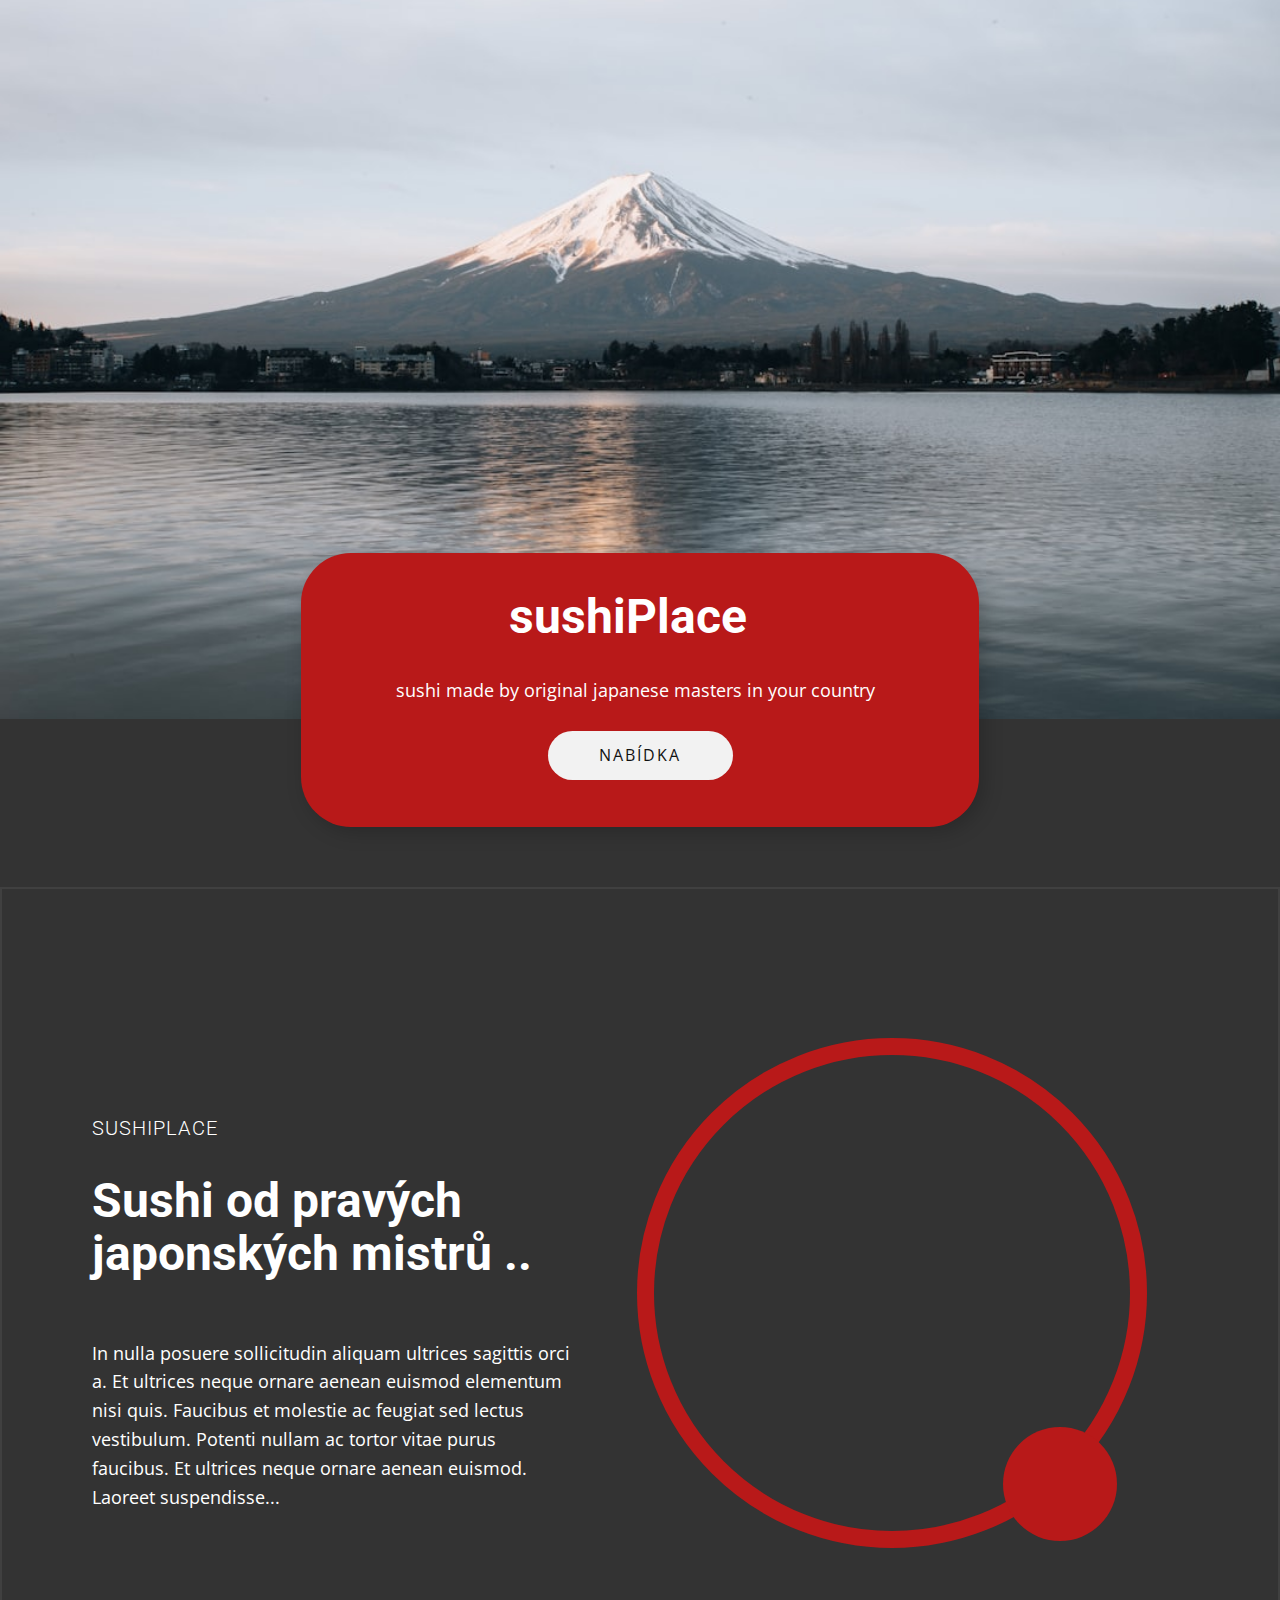
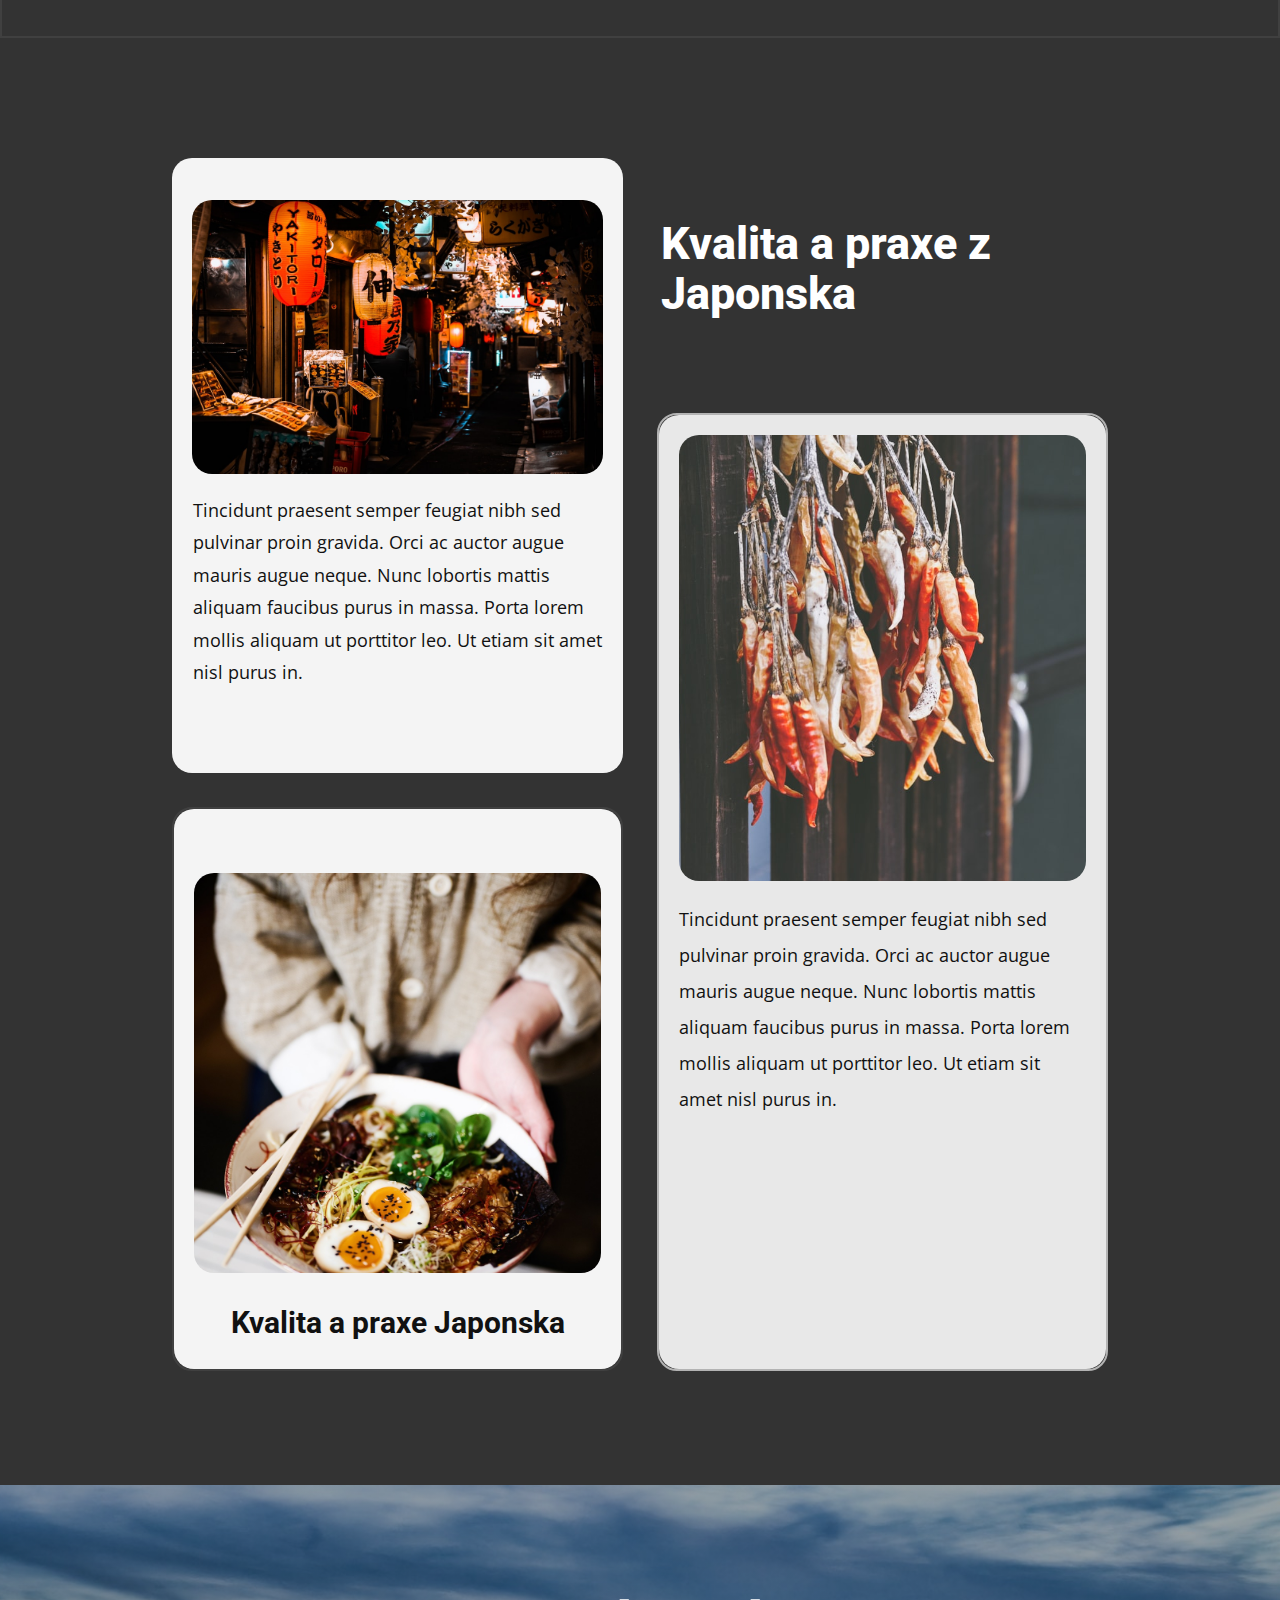
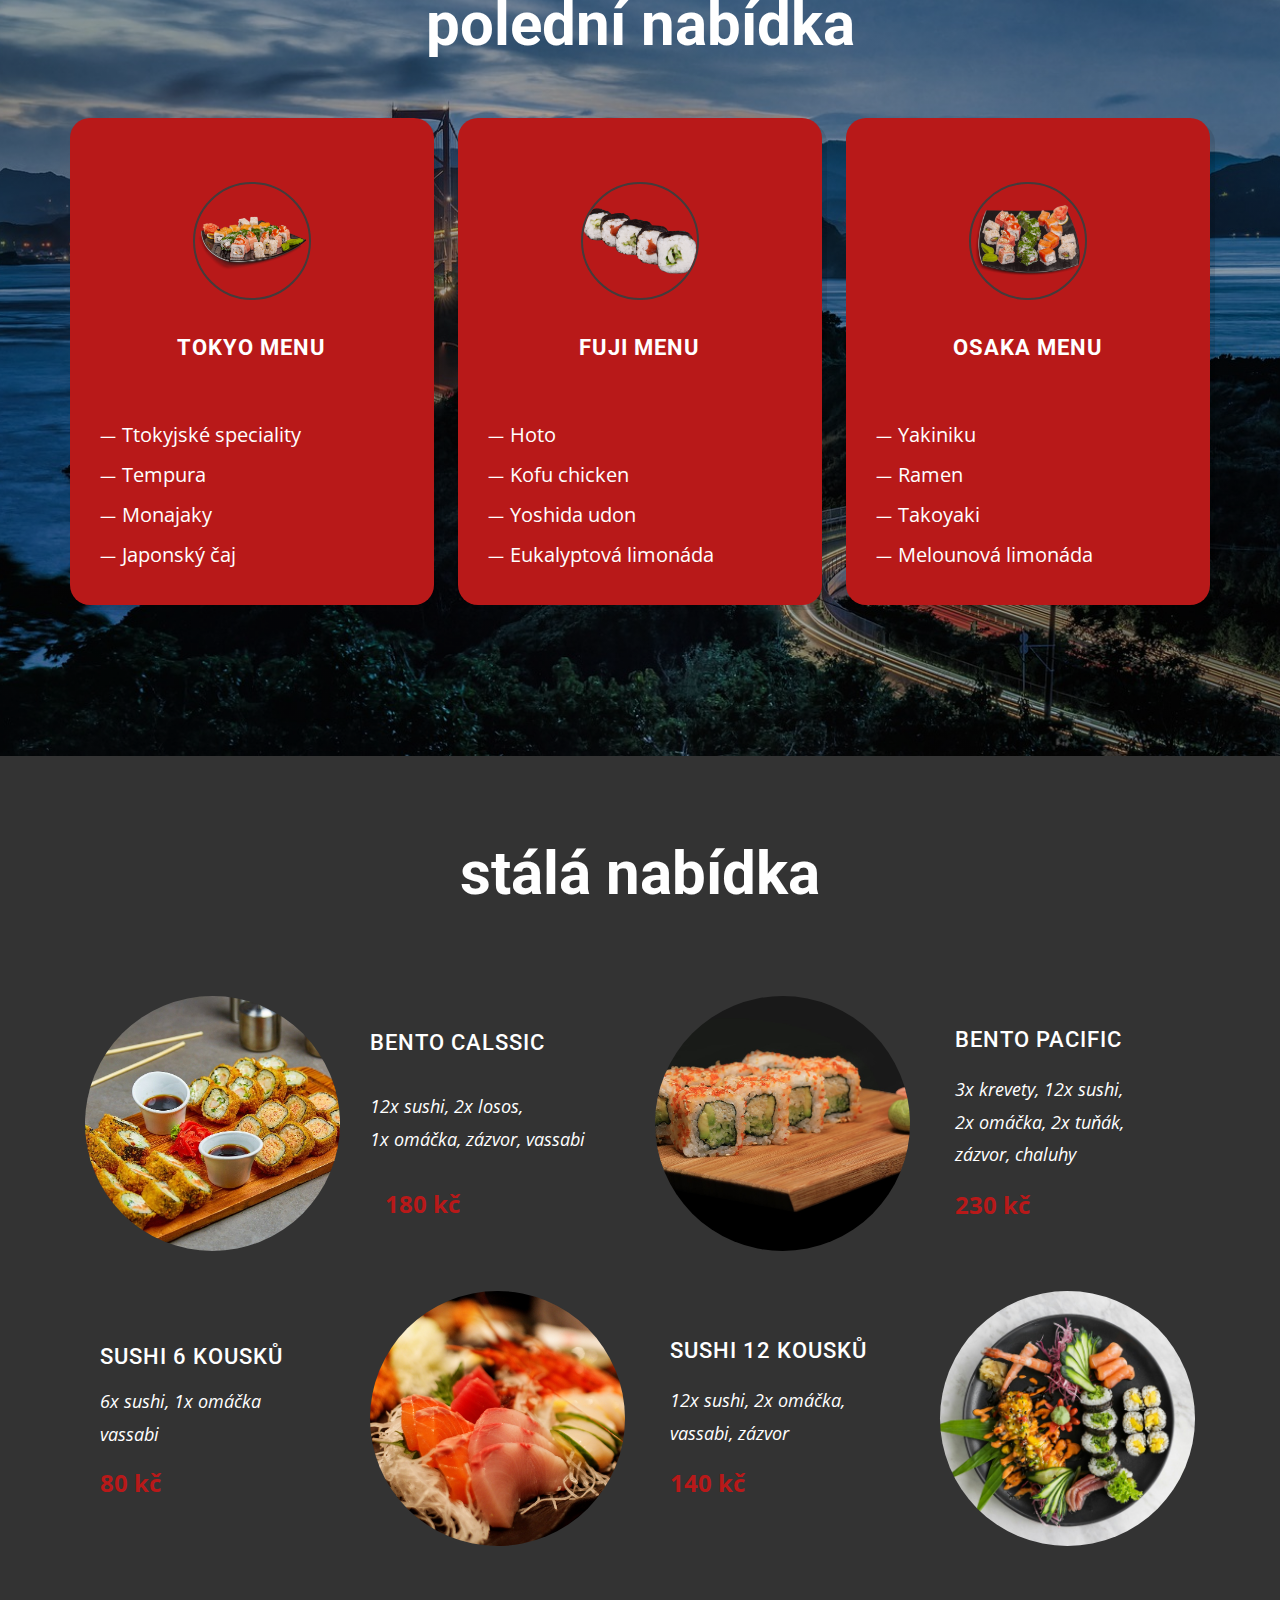
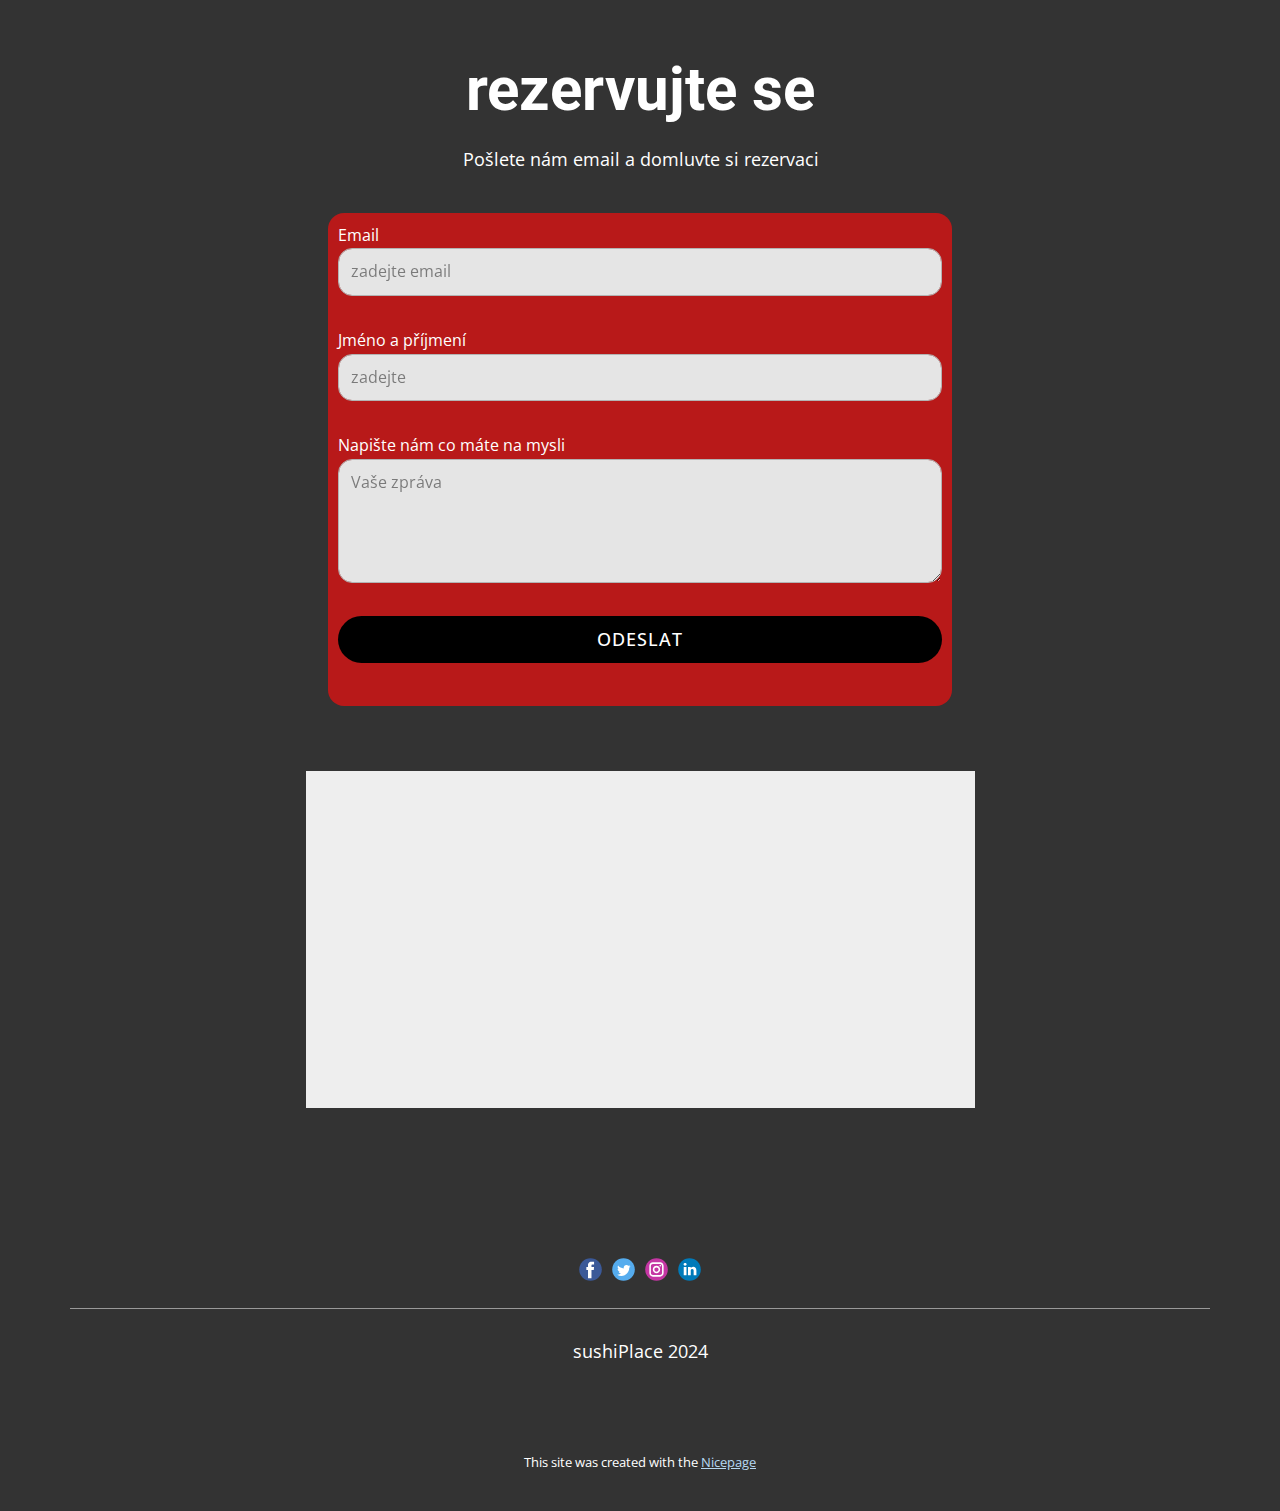
==== index.html @ 033c5fab "Add files via upload" ====
<!DOCTYPE html>
<html style="font-size: 16px;" lang="en"><head>
    <meta name="viewport" content="width=device-width, initial-scale=1.0">
    <meta charset="utf-8">
    <meta name="keywords" content="The Handmade Bakery, ​Quality Breads are baked daily, ​We produce delicious bread and other bakery products, ​Sweets, ​We bake fresh, handmade bread, pastries and cakes every day, ​Breads and Bagels, ​Try our Favorites!, ​Quality Bread, Contact Us">
    <meta name="description" content="">
    <title>Home</title>
    <link rel="stylesheet" href="nicepage.css" media="screen">
<link rel="stylesheet" href="Home.css" media="screen">
    <script class="u-script" type="text/javascript" src="jquery.js" defer=""></script>
    <script class="u-script" type="text/javascript" src="nicepage.js" defer=""></script>
    <meta name="generator" content="Nicepage 6.11.6, nicepage.com">
    <meta name="referrer" content="origin">
    
    <link id="u-theme-google-font" rel="stylesheet" href="https://fonts.googleapis.com/css?family=Roboto:100,100i,300,300i,400,400i,500,500i,700,700i,900,900i|Open+Sans:300,300i,400,400i,500,500i,600,600i,700,700i,800,800i">
    
    
    
    
    
    
    
    
    <script type="application/ld+json">{
		"@context": "http://schema.org",
		"@type": "Organization",
		"name": "",
		"sameAs": []
}</script>
    <meta name="theme-color" content="#123a5a">
    <meta property="og:title" content="Home">
    <meta property="og:type" content="website">
  <meta data-intl-tel-input-cdn-path="intlTelInput/"></head>
  <body data-home-page="Home.html" data-home-page-title="Home" data-path-to-root="./" data-include-products="false" class="u-body u-xl-mode" data-lang="en">
    <section class="u-clearfix u-grey-80 u-section-1" id="sec-3e54">
      <img src="images/5.jpeg" class="u-align-left u-expanded-width u-image u-image-1" data-image-width="1280" data-image-height="853">
      <div class="u-align-left u-container-style u-custom-color-1 u-group u-radius-50 u-shape-round u-similar-fill u-group-1">
        <div class="u-container-layout u-padding-12 u-container-layout-1">
          <h1 class="u-align-center u-text u-text-white u-text-1">sushiPlace </h1>
          <p class="u-align-center u-text u-text-2">sushi made by original japanese masters in your country<br>
          </p>
          <a href="#nabídka" class="u-align-center u-border-none u-btn u-btn-round u-button-style u-grey-5 u-hover-black u-radius-50 u-btn-1">nabídka </a>
        </div>
      </div>
    </section>
    <section class="u-border-2 u-border-grey-75 u-clearfix u-grey-80 u-section-2" id="sec-229a">
      <div class="u-clearfix u-sheet u-valign-middle u-sheet-1">
        <div class="data-layout-selected u-clearfix u-expanded-width-xs u-gutter-0 u-layout-wrap u-layout-wrap-1">
          <div class="u-layout">
            <div class="u-layout-row">
              <div class="u-align-left u-container-style u-layout-cell u-right-cell u-size-30 u-layout-cell-1">
                <div class="u-container-layout u-container-layout-1">
                  <h5 class="u-align-left u-text u-text-1">sushiplace</h5>
                  <h2 class="u-align-left u-text u-text-2">Sushi od pravých japonských mistrů ..</h2>
                  <p class="u-align-left u-text u-text-3">In nulla posuere sollicitudin aliquam ultrices sagittis orci a. Et ultrices neque ornare aenean euismod elementum nisi quis. Faucibus et molestie ac feugiat sed lectus vestibulum. Potenti nullam ac tortor vitae purus faucibus. Et ultrices neque ornare aenean euismod. Laoreet suspendisse...</p>
                </div>
              </div>
              <div class="u-container-style u-layout-cell u-left-cell u-size-30 u-layout-cell-2">
                <div class="u-container-layout u-container-layout-2">
                  <div class="u-border-17 u-border-custom-color-1 u-expanded-width-xs u-image u-image-circle u-preserve-proportions u-image-1" data-image-width="1280" data-image-height="851">
                    <div class="u-preserve-proportions-child" style="padding-top: 100%;"></div>
                  </div>
                  <div class="u-custom-color-1 u-shape u-shape-circle u-shape-1"></div>
                </div>
              </div>
            </div>
          </div>
        </div>
      </div>
    </section>
    <section class="u-align-center u-clearfix u-grey-80 u-section-3" id="carousel_c29d">
      <div class="u-expanded-width u-grey-80 u-shape u-shape-rectangle u-shape-1"></div>
      <div class="data-layout-selected u-clearfix u-gutter-34 u-layout-wrap u-layout-wrap-1">
        <div class="u-layout">
          <div class="u-layout-row">
            <div class="u-size-30 u-size-60-md">
              <div class="u-layout-col">
                <div class="u-container-style u-layout-cell u-left-cell u-opacity u-opacity-95 u-radius u-shape-round u-size-40 u-white u-layout-cell-1">
                  <div class="u-container-layout u-container-layout-1">
                    <img class="u-expanded-width u-image u-image-round u-radius-20 u-image-1" src="images/6.jpeg" data-image-width="1280" data-image-height="853">
                    <p class="u-text u-text-1">Tincidunt praesent semper feugiat nibh sed pulvinar proin gravida. Orci ac auctor augue mauris augue neque. Nunc lobortis mattis aliquam faucibus purus in massa. Porta lorem mollis aliquam ut porttitor leo. Ut etiam sit amet nisl purus in.</p>
                  </div>
                </div>
                <div class="u-container-style u-layout-cell u-left-cell u-opacity u-opacity-95 u-radius u-shape-round u-size-20 u-white u-layout-cell-2">
                  <div class="u-border-2 u-border-grey-75 u-container-layout u-valign-bottom-lg u-valign-bottom-xl u-valign-top-sm u-valign-top-xs u-container-layout-2">
                    <img class="u-expanded-width-lg u-expanded-width-sm u-expanded-width-xl u-expanded-width-xs u-image u-image-round u-radius-20 u-image-2" src="images/d2a921a25458eed73fa77f3edffd0eef5638b993efa568c4e156ef772b89bb42c3db60f8ab508f4bc430507d8c8ce51e5f4b4629c5f50e48fc2918_1280.jpg" data-image-width="1024" data-image-height="1280">
                    <h2 class="u-hidden-lg u-hidden-sm u-hidden-xl u-text u-text-2">Kvalita apraxe z Japonska</h2>
                    <h2 class="u-text u-text-3">Kvalita a praxe Japonska</h2>
                  </div>
                </div>
              </div>
            </div>
            <div class="u-size-30 u-size-60-md">
              <div class="u-layout-col">
                <div class="u-container-style u-grey-80 u-hidden-md u-hidden-sm u-hidden-xs u-layout-cell u-right-cell u-size-20 u-layout-cell-3">
                  <div class="u-container-layout u-valign-middle-lg u-valign-middle-xl u-valign-top-xs u-container-layout-3">
                    <h2 class="u-hidden-md u-hidden-sm u-text u-text-4"> Kvalita a praxe&nbsp;z&nbsp;<br>Japonska
                    </h2>
                  </div>
                </div>
                <div class="u-container-style u-grey-5 u-layout-cell u-opacity u-opacity-95 u-radius u-right-cell u-shape-round u-size-40 u-layout-cell-4">
                  <div class="u-border-2 u-border-grey-30 u-container-layout u-valign-bottom-sm u-valign-top-lg u-valign-top-xl u-container-layout-4">
                    <img class="custom-expanded u-expanded-width-lg u-expanded-width-md u-expanded-width-xl u-image u-image-round u-radius-20 u-image-3" src="images/7.jpeg" data-image-width="1280" data-image-height="850">
                    <p class="u-align-left u-text u-text-5">Tincidunt praesent semper feugiat nibh sed pulvinar proin gravida. Orci ac auctor augue mauris augue neque. Nunc lobortis mattis aliquam faucibus purus in massa. Porta lorem mollis aliquam ut porttitor leo. Ut etiam sit amet nisl purus in.<br>
                    </p>
                  </div>
                </div>
              </div>
            </div>
          </div>
        </div>
      </div>
    </section>
    <section class="u-clearfix u-container-align-center-lg u-container-align-center-xl u-image u-shading u-section-4" id="carousel_4ce4" data-image-width="1280" data-image-height="853">
      <div class="u-clearfix u-sheet u-sheet-1">
        <h2 class="u-align-center u-text u-text-1">polední nabídka</h2>
        <div class="u-expanded-width u-layout-grid u-list u-list-1">
          <div class="u-repeater u-repeater-1">
            <div class="u-align-left u-container-style u-custom-color-1 u-list-item u-radius-20 u-repeater-item u-shape-round u-list-item-1">
              <div class="u-container-layout u-similar-container u-container-layout-1">
                <img class="u-border-2 u-border-grey-75 u-image u-image-circle u-image-contain u-opacity u-opacity-95 u-image-1" src="images/493811075-0.png" alt="" data-image-width="5516" data-image-height="3061">
                <h4 class="u-align-center u-text u-text-2">tokyo menu </h4>
                <ul class="u-custom-list u-text u-text-3">
                  <li>
                    <div class="u-list-icon">
                      <div>—</div>
                    </div>Ttokyjské speciality
                  </li>
                  <li>
                    <div class="u-list-icon">
                      <div>—</div>
                    </div>Tempura
                  </li>
                  <li>
                    <div class="u-list-icon">
                      <div>—</div>
                    </div>Monajaky
                  </li>
                  <li>
                    <div class="u-list-icon">
                      <div>—</div>
                    </div>Japonský čaj
                  </li>
                </ul>
              </div>
            </div>
            <div class="u-align-left u-container-style u-custom-color-1 u-list-item u-radius-20 u-repeater-item u-shape-round u-video-cover u-list-item-2">
              <div class="u-container-layout u-similar-container u-container-layout-2">
                <img class="u-border-2 u-border-grey-75 u-image u-image-circle u-image-contain u-opacity u-opacity-95 u-image-2" src="images/493811075-01.png" alt="" data-image-width="2639" data-image-height="1544">
                <h4 class="u-align-center u-text u-text-4">fuji&nbsp;menu </h4>
                <ul class="u-custom-list u-text u-text-5">
                  <li>
                    <div class="u-list-icon">
                      <div>—</div>
                    </div> Hoto
                  </li>
                  <li>
                    <div class="u-list-icon">
                      <div>—</div>
                    </div>Kofu chicken
                  </li>
                  <li>
                    <div class="u-list-icon">
                      <div>—</div>
                    </div>Yoshida udon
                  </li>
                  <li>
                    <div class="u-list-icon">
                      <div>—</div>
                    </div>Eukalyptová limonáda
                  </li>
                </ul>
              </div>
            </div>
            <div class="u-align-left u-container-style u-custom-color-1 u-list-item u-radius-20 u-repeater-item u-shape-round u-video-cover u-list-item-3">
              <div class="u-container-layout u-similar-container u-container-layout-3">
                <img class="u-border-2 u-border-grey-75 u-image u-image-circle u-image-contain u-opacity u-opacity-95 u-image-3" src="images/493811075-02.png" alt="" data-image-width="5051" data-image-height="3363">
                <h4 class="u-align-center u-text u-text-6">osaka menu </h4>
                <ul class="u-custom-list u-text u-text-7">
                  <li>
                    <div class="u-list-icon">
                      <div>—</div>
                    </div> Yakiniku
                  </li>
                  <li>
                    <div class="u-list-icon">
                      <div>—</div>
                    </div>Ramen
                  </li>
                  <li>
                    <div class="u-list-icon">
                      <div>—</div>
                    </div>Takoyaki
                  </li>
                  <li>
                    <div class="u-list-icon">
                      <div>—</div>
                    </div>Melounová limonáda
                  </li>
                </ul>
              </div>
            </div>
          </div>
        </div>
      </div>
    </section>
    <section class="u-align-center u-clearfix u-container-align-center u-grey-80 u-section-5" id="carousel_294c">
      <div class="u-clearfix u-sheet u-sheet-1">
        <h2 class="u-align-center u-text u-text-1">stálá nabídka </h2>
        <div class="data-layout-selected nabidka u-clearfix u-expanded-width u-gutter-0 u-layout-wrap u-layout-wrap-1">
          <div class="u-gutter-0 u-layout">
            <div class="u-layout-col">
              <div class="u-size-30">
                <div class="u-layout-row">
                  <div class="u-align-center u-container-align-center u-container-style u-layout-cell u-radius-50 u-size-15 u-layout-cell-1">
                    <div class="u-container-layout u-valign-middle u-container-layout-1">
                      <div class="u-align-center u-image u-image-circle u-image-1" data-image-width="1280" data-image-height="853"></div>
                    </div>
                  </div>
                  <div class="u-align-left u-container-style u-layout-cell u-size-15 u-layout-cell-2" data-animation-name="" data-animation-duration="0" data-animation-delay="0" data-animation-direction="">
                    <div class="u-container-layout u-container-layout-2">
                      <h4 class="u-text u-text-2">Bento calssic</h4>
                      <p class="u-text u-text-3">12x sushi, 2x losos,&nbsp;<br>1x omáčka, zázvor, vassabi 
                      </p>
                      <h5 class="u-custom-font u-text u-text-custom-color-1 u-text-font u-text-4" data-animation-name="" data-animation-duration="0" data-animation-delay="0" data-animation-direction="">180 kč </h5>
                    </div>
                  </div>
                  <div class="u-align-center u-container-align-center u-container-style u-layout-cell u-radius-50 u-size-15 u-layout-cell-3">
                    <div class="u-container-layout u-valign-middle u-container-layout-3">
                      <div class="u-align-center u-image u-image-circle u-image-2" data-image-width="1280" data-image-height="853"></div>
                    </div>
                  </div>
                  <div class="u-align-left u-container-style u-layout-cell u-size-15 u-layout-cell-4" data-animation-name="" data-animation-duration="0" data-animation-delay="0" data-animation-direction="">
                    <div class="u-container-layout u-container-layout-4">
                      <h4 class="u-text u-text-5" data-animation-name="" data-animation-duration="0" data-animation-delay="0" data-animation-direction=""> bento pacific</h4>
                      <p class="u-text u-text-6">3x krevety, 12x sushi,&nbsp;<br>2x omáčka, 2x tuňák, zázvor, chaluhy 
                      </p>
                      <h5 class="u-custom-font u-text u-text-custom-color-1 u-text-font u-text-7" data-animation-name="" data-animation-duration="0" data-animation-delay="0" data-animation-direction="">230 kč</h5>
                    </div>
                  </div>
                </div>
              </div>
              <div class="u-size-30">
                <div class="u-layout-row">
                  <div class="u-align-left u-container-style u-layout-cell u-size-15 u-layout-cell-5">
                    <div class="u-container-layout u-container-layout-5">
                      <h4 class="u-text u-text-8" data-animation-name="" data-animation-duration="0" data-animation-delay="0" data-animation-direction="">sushi 6 KOUSKŮ</h4>
                      <p class="u-text u-text-9">6x sushi, 1x omáčka<br>vassabi
                      </p>
                      <h5 class="u-custom-font u-text u-text-custom-color-1 u-text-font u-text-10" data-animation-name="" data-animation-duration="0" data-animation-delay="0" data-animation-direction="">80 kč</h5>
                    </div>
                  </div>
                  <div class="u-align-center u-container-align-center u-container-style u-layout-cell u-radius-50 u-size-15 u-layout-cell-6" data-animation-name="" data-animation-duration="0" data-animation-delay="0" data-animation-direction="">
                    <div class="u-container-layout u-valign-middle u-container-layout-6">
                      <div class="u-align-center u-image u-image-circle u-image-3" data-image-width="3888" data-image-height="2592"></div>
                    </div>
                  </div>
                  <div class="u-align-left u-container-style u-layout-cell u-size-15 u-layout-cell-7" data-animation-name="" data-animation-duration="0" data-animation-delay="0" data-animation-direction="">
                    <div class="u-container-layout u-valign-middle u-container-layout-7">
                      <h4 class="u-text u-text-11" data-animation-name="" data-animation-duration="0" data-animation-delay="0" data-animation-direction="">SUSHI 12 KOUSKŮ</h4>
                      <p class="u-text u-text-12">12x sushi, 2x omáčka, vassabi, zázvor</p>
                      <h5 class="u-custom-font u-text u-text-custom-color-1 u-text-font u-text-13">140 kč</h5>
                    </div>
                  </div>
                  <div class="u-align-center u-container-align-center u-container-style u-layout-cell u-radius-50 u-size-15 u-layout-cell-8">
                    <div class="u-container-layout u-valign-middle u-container-layout-8">
                      <div class="u-align-center u-image u-image-circle u-image-4" data-image-width="1280" data-image-height="1280"></div>
                    </div>
                  </div>
                </div>
              </div>
            </div>
          </div>
        </div>
      </div>
    </section>
    <section class="u-clearfix u-grey-80 u-section-6" id="carousel_a630">
      <div class="u-clearfix u-sheet u-sheet-1">
        <h2 class="u-align-center u-text u-text-1">rezervujte se</h2>
        <p class="u-align-center u-text u-text-2">Pošlete nám email a domluvte si rezervaci</p>
        <div class="rezervace u-custom-color-1 u-form u-radius u-form-1">
          <form action="https://forms.nicepagesrv.com/v2/form/process" class="u-clearfix u-form-spacing-32 u-form-vertical u-inner-form" source="email" name="form" style="padding: 10px;">
            <div class="u-form-email u-form-group">
              <label for="email-bb9b" class="u-label">Email</label>
              <input type="email" placeholder="zadejte email" id="email-bb9b" name="email" class="u-grey-10 u-input u-input-rectangle u-radius u-input-1" required="">
            </div>
            <div class="u-form-group u-form-name">
              <label for="name-bb9b" class="u-label">Jméno a příjmení</label>
              <input type="text" placeholder="zadejte" id="name-bb9b" name="name" class="u-grey-10 u-input u-input-rectangle u-radius u-input-2" required="">
            </div>
            <div class="u-form-group u-form-textarea u-form-group-3">
              <label for="textarea-1ff0" class="u-label">Napište nám co máte na mysli</label>
              <textarea rows="4" cols="50" id="textarea-1ff0" name="textarea" class="u-grey-10 u-input u-input-rectangle u-radius u-input-3" required="" placeholder="Vaše zpráva"></textarea>
            </div>
            <div class="u-align-right u-form-group u-form-submit">
              <a href="#" class="u-black u-border-none u-btn u-btn-round u-btn-submit u-button-style u-hover-palette-1-dark-1 u-radius-50 u-btn-1">odeslat </a>
              <input type="submit" value="submit" class="u-form-control-hidden">
            </div>
            <div class="u-form-send-message u-form-send-success"> Thank you! Your message has been sent. </div>
            <div class="u-form-send-error u-form-send-message"> Unable to send your message. Please fix errors then try again. </div>
            <input type="hidden" value="" name="recaptchaResponse">
            <input type="hidden" name="formServices" value="ac573a32-cc22-cfc0-8073-b51dd8673e1d">
          </form>
        </div>
        <div class="u-grey-light-2 u-map u-map-1">
          <div class="embed-responsive">
            <iframe class="embed-responsive-item" src="https://maps.google.com/maps?output=embed&amp;q=Prague&amp;z=17&amp;t=m" data-map="JTdCJTIyYWRkcmVzcyUyMiUzQSUyMlByYWd1ZSUyMiUyQyUyMnpvb20lMjIlM0ExNyUyQyUyMnR5cGVJZCUyMiUzQSUyMnJvYWQlMjIlMkMlMjJsYW5nJTIyJTNBbnVsbCUyQyUyMmFwaUtleSUyMiUzQW51bGwlMkMlMjJtYXJrZXJzJTIyJTNBJTVCJTVEJTdE"></iframe>
          </div>
        </div>
      </div>
    </section>
    
    
    
    <footer class="u-clearfix u-footer u-grey-80" id="sec-9fee"><div class="u-clearfix u-sheet u-sheet-1">
        <div class="u-align-left u-social-icons u-spacing-10 u-social-icons-1">
          <a class="u-social-url" title="facebook" target="_blank" href=""><span class="u-icon u-social-facebook u-social-icon u-icon-1"><svg class="u-svg-link" preserveAspectRatio="xMidYMin slice" viewBox="0 0 112 112" style=""><use xlink:href="#svg-0c89"></use></svg><svg class="u-svg-content" viewBox="0 0 112 112" x="0" y="0" id="svg-0c89"><circle fill="currentColor" cx="56.1" cy="56.1" r="55"></circle><path fill="#FFFFFF" d="M73.5,31.6h-9.1c-1.4,0-3.6,0.8-3.6,3.9v8.5h12.6L72,58.3H60.8v40.8H43.9V58.3h-8V43.9h8v-9.2
            c0-6.7,3.1-17,17-17h12.5v13.9H73.5z"></path></svg></span>
          </a>
          <a class="u-social-url" title="twitter" target="_blank" href=""><span class="u-icon u-social-icon u-social-twitter u-icon-2"><svg class="u-svg-link" preserveAspectRatio="xMidYMin slice" viewBox="0 0 112 112" style=""><use xlink:href="#svg-1e90"></use></svg><svg class="u-svg-content" viewBox="0 0 112 112" x="0" y="0" id="svg-1e90"><circle fill="currentColor" class="st0" cx="56.1" cy="56.1" r="55"></circle><path fill="#FFFFFF" d="M83.8,47.3c0,0.6,0,1.2,0,1.7c0,17.7-13.5,38.2-38.2,38.2C38,87.2,31,85,25,81.2c1,0.1,2.1,0.2,3.2,0.2
            c6.3,0,12.1-2.1,16.7-5.7c-5.9-0.1-10.8-4-12.5-9.3c0.8,0.2,1.7,0.2,2.5,0.2c1.2,0,2.4-0.2,3.5-0.5c-6.1-1.2-10.8-6.7-10.8-13.1
            c0-0.1,0-0.1,0-0.2c1.8,1,3.9,1.6,6.1,1.7c-3.6-2.4-6-6.5-6-11.2c0-2.5,0.7-4.8,1.8-6.7c6.6,8.1,16.5,13.5,27.6,14
            c-0.2-1-0.3-2-0.3-3.1c0-7.4,6-13.4,13.4-13.4c3.9,0,7.3,1.6,9.8,4.2c3.1-0.6,5.9-1.7,8.5-3.3c-1,3.1-3.1,5.8-5.9,7.4
            c2.7-0.3,5.3-1,7.7-2.1C88.7,43,86.4,45.4,83.8,47.3z"></path></svg></span>
          </a>
          <a class="u-social-url" title="instagram" target="_blank" href=""><span class="u-icon u-social-icon u-social-instagram u-icon-3"><svg class="u-svg-link" preserveAspectRatio="xMidYMin slice" viewBox="0 0 112 112" style=""><use xlink:href="#svg-c12d"></use></svg><svg class="u-svg-content" viewBox="0 0 112 112" x="0" y="0" id="svg-c12d"><circle fill="currentColor" cx="56.1" cy="56.1" r="55"></circle><path fill="#FFFFFF" d="M55.9,38.2c-9.9,0-17.9,8-17.9,17.9C38,66,46,74,55.9,74c9.9,0,17.9-8,17.9-17.9C73.8,46.2,65.8,38.2,55.9,38.2
            z M55.9,66.4c-5.7,0-10.3-4.6-10.3-10.3c-0.1-5.7,4.6-10.3,10.3-10.3c5.7,0,10.3,4.6,10.3,10.3C66.2,61.8,61.6,66.4,55.9,66.4z"></path><path fill="#FFFFFF" d="M74.3,33.5c-2.3,0-4.2,1.9-4.2,4.2s1.9,4.2,4.2,4.2s4.2-1.9,4.2-4.2S76.6,33.5,74.3,33.5z"></path><path fill="#FFFFFF" d="M73.1,21.3H38.6c-9.7,0-17.5,7.9-17.5,17.5v34.5c0,9.7,7.9,17.6,17.5,17.6h34.5c9.7,0,17.5-7.9,17.5-17.5V38.8
            C90.6,29.1,82.7,21.3,73.1,21.3z M83,73.3c0,5.5-4.5,9.9-9.9,9.9H38.6c-5.5,0-9.9-4.5-9.9-9.9V38.8c0-5.5,4.5-9.9,9.9-9.9h34.5
            c5.5,0,9.9,4.5,9.9,9.9V73.3z"></path></svg></span>
          </a>
          <a class="u-social-url" title="linkedin" target="_blank" href=""><span class="u-icon u-social-icon u-social-linkedin u-icon-4"><svg class="u-svg-link" preserveAspectRatio="xMidYMin slice" viewBox="0 0 112 112" style=""><use xlink:href="#svg-e833"></use></svg><svg class="u-svg-content" viewBox="0 0 112 112" x="0" y="0" id="svg-e833"><circle fill="currentColor" cx="56.1" cy="56.1" r="55"></circle><path fill="#FFFFFF" d="M41.3,83.7H27.9V43.4h13.4V83.7z M34.6,37.9L34.6,37.9c-4.6,0-7.5-3.1-7.5-7c0-4,3-7,7.6-7s7.4,3,7.5,7
            C42.2,34.8,39.2,37.9,34.6,37.9z M89.6,83.7H76.2V62.2c0-5.4-1.9-9.1-6.8-9.1c-3.7,0-5.9,2.5-6.9,4.9c-0.4,0.9-0.4,2.1-0.4,3.3v22.5
            H48.7c0,0,0.2-36.5,0-40.3h13.4v5.7c1.8-2.7,5-6.7,12.1-6.7c8.8,0,15.4,5.8,15.4,18.1V83.7z"></path></svg></span>
          </a>
        </div>
        <div class="u-border-1 u-border-white u-expanded-width u-line u-line-horizontal u-opacity u-opacity-50 u-line-1"></div>
        <p class="u-align-center u-text u-text-1">sushiPlace 2024 </p>
      </div></footer>
    <section class="u-backlink u-clearfix u-grey-80">
      <p class="u-text">
        <span>This site was created with the </span>
        <a class="u-link" href="https://nicepage.com/" target="_blank" rel="nofollow">
          <span>Nicepage</span>
        </a>
      </p>
    </section><span style="height: 64px; width: 64px; margin-left: 0px; margin-right: auto; margin-top: 0px; right: 45px; bottom: 40px; padding: 19px; background-image: linear-gradient(#b81919, #e7353d);" class="u-back-to-top u-gradient u-icon u-icon-circle u-opacity u-opacity-95 u-spacing-15" data-href="#">
        <svg class="u-svg-link" preserveAspectRatio="xMidYMin slice" viewBox="0 0 551.13 551.13" style=""><use xmlns:xlink="http://www.w3.org/1999/xlink" xlink:href="#svg-1d98"></use></svg>
        <svg class="u-svg-content" enable-background="new 0 0 551.13 551.13" viewBox="0 0 551.13 551.13" xmlns="http://www.w3.org/2000/svg" id="svg-1d98"><path d="m275.565 189.451 223.897 223.897h51.668l-275.565-275.565-275.565 275.565h51.668z"></path></svg>
    </span>
  
</body></html>
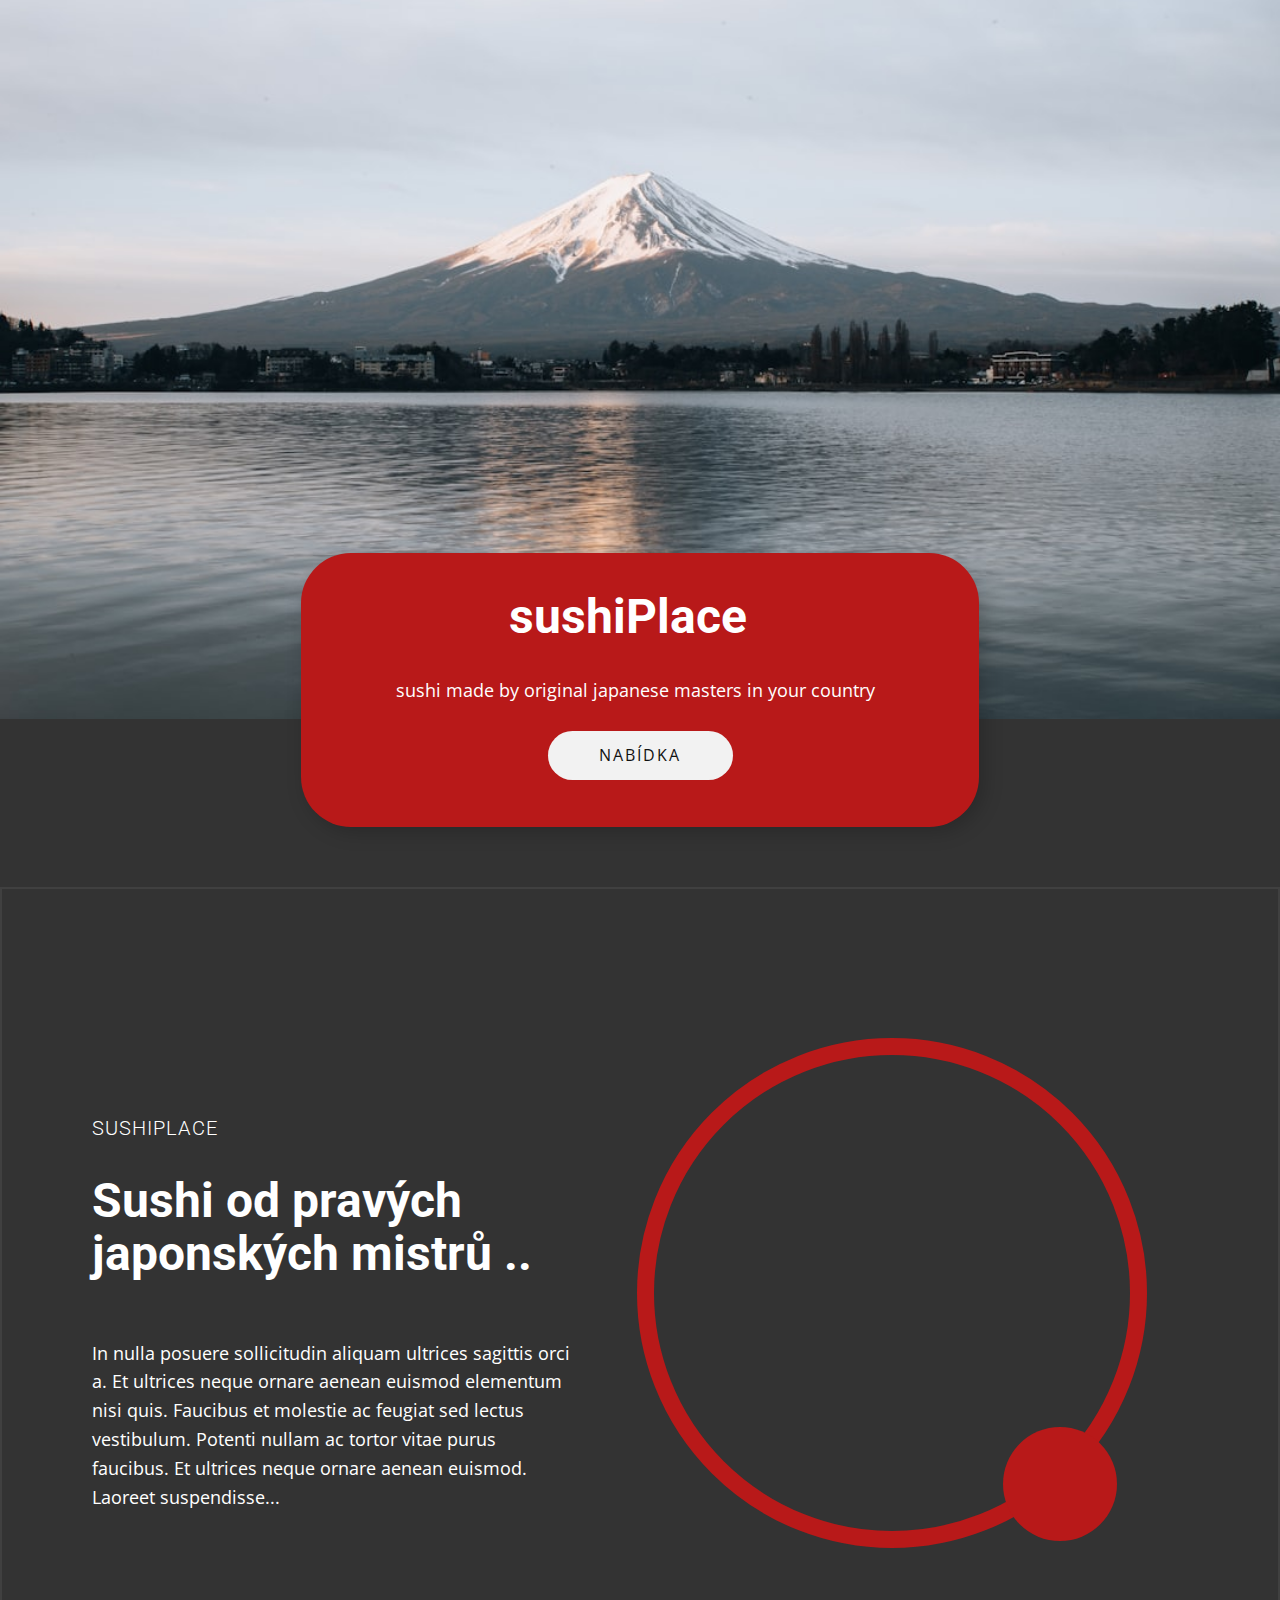
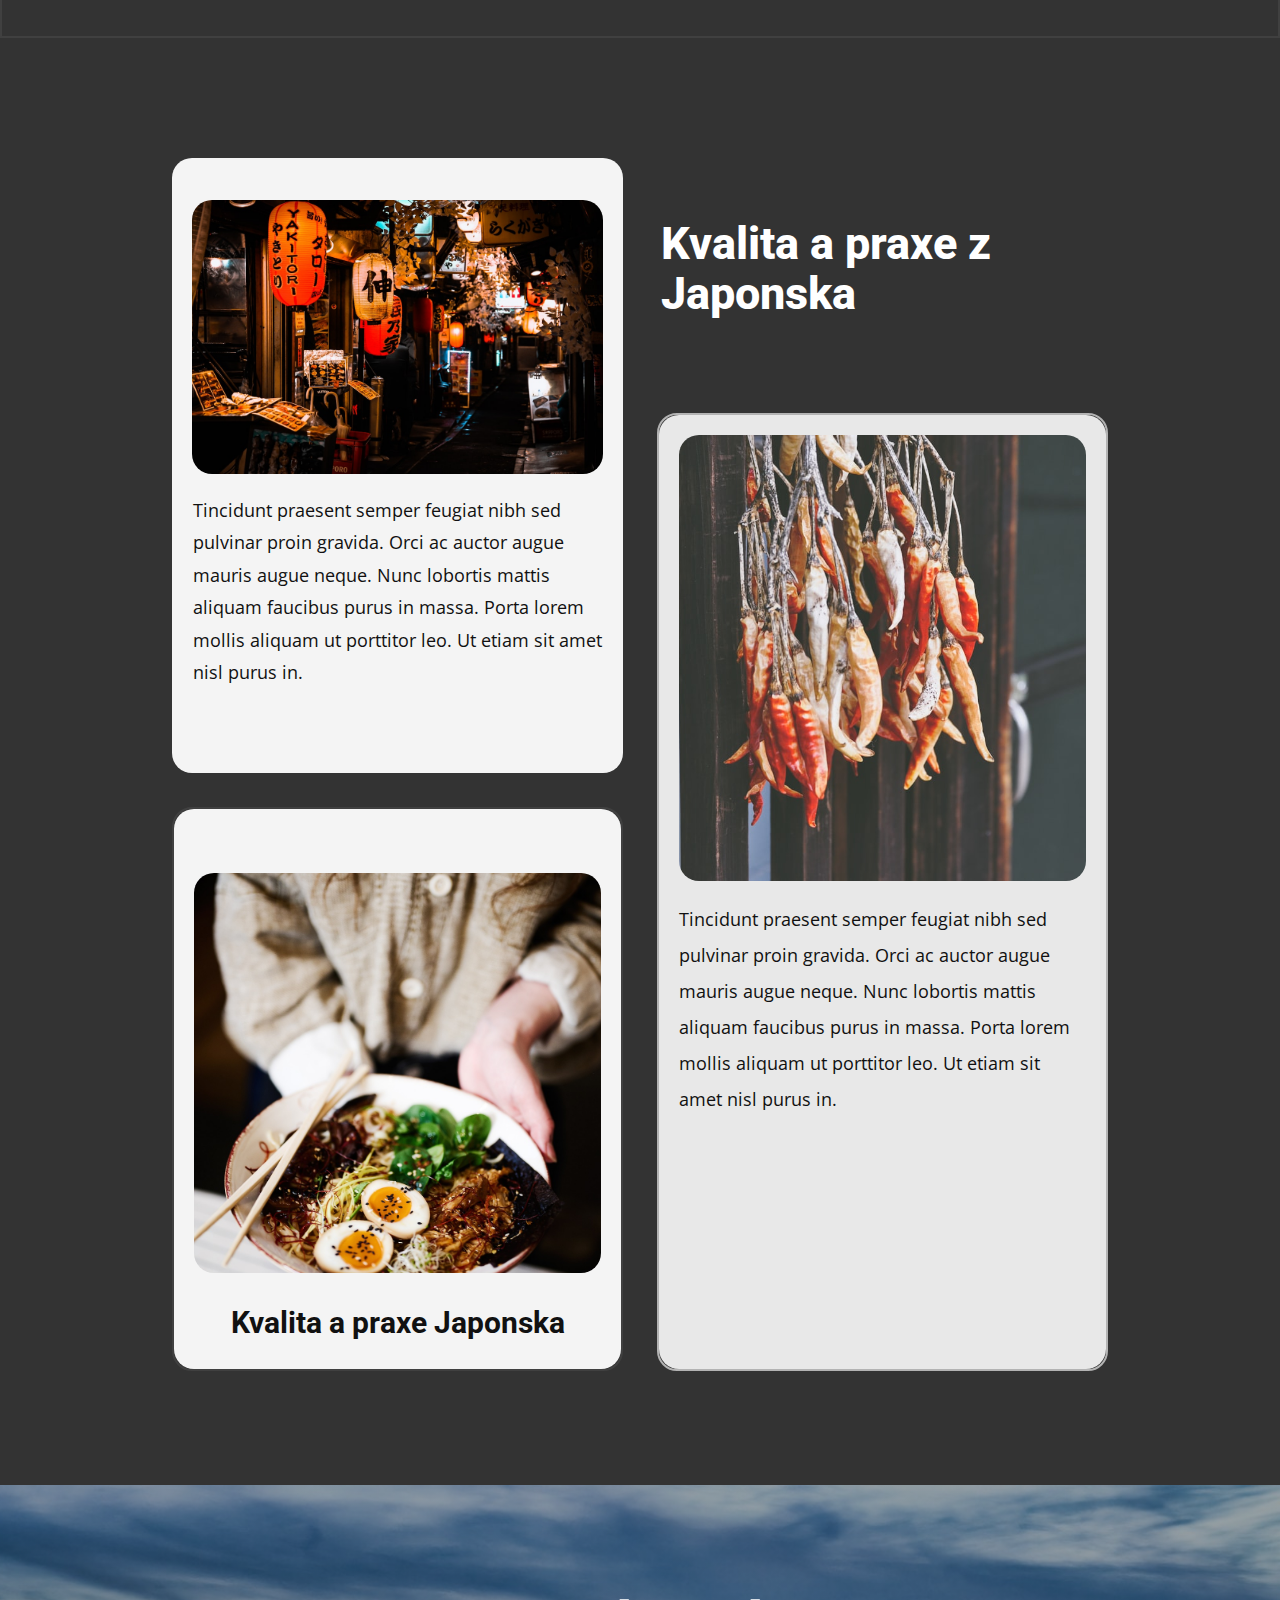
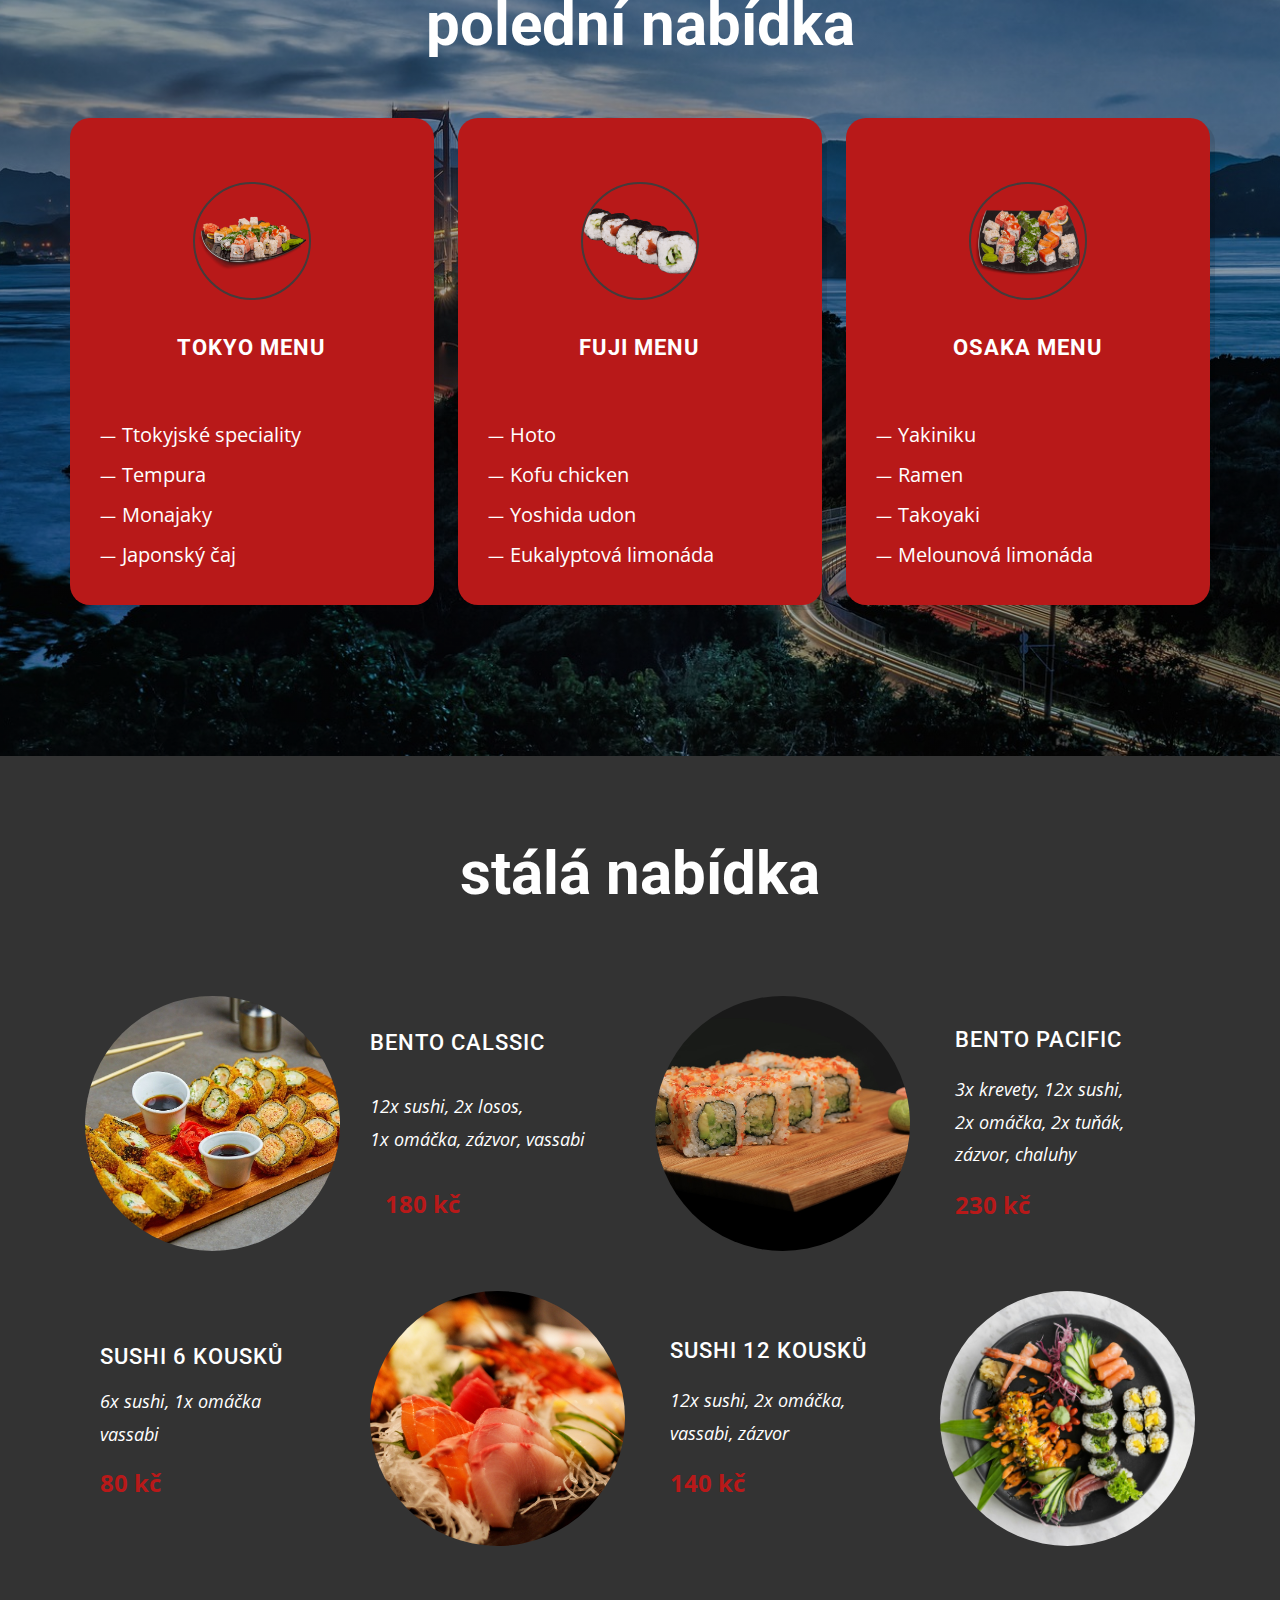
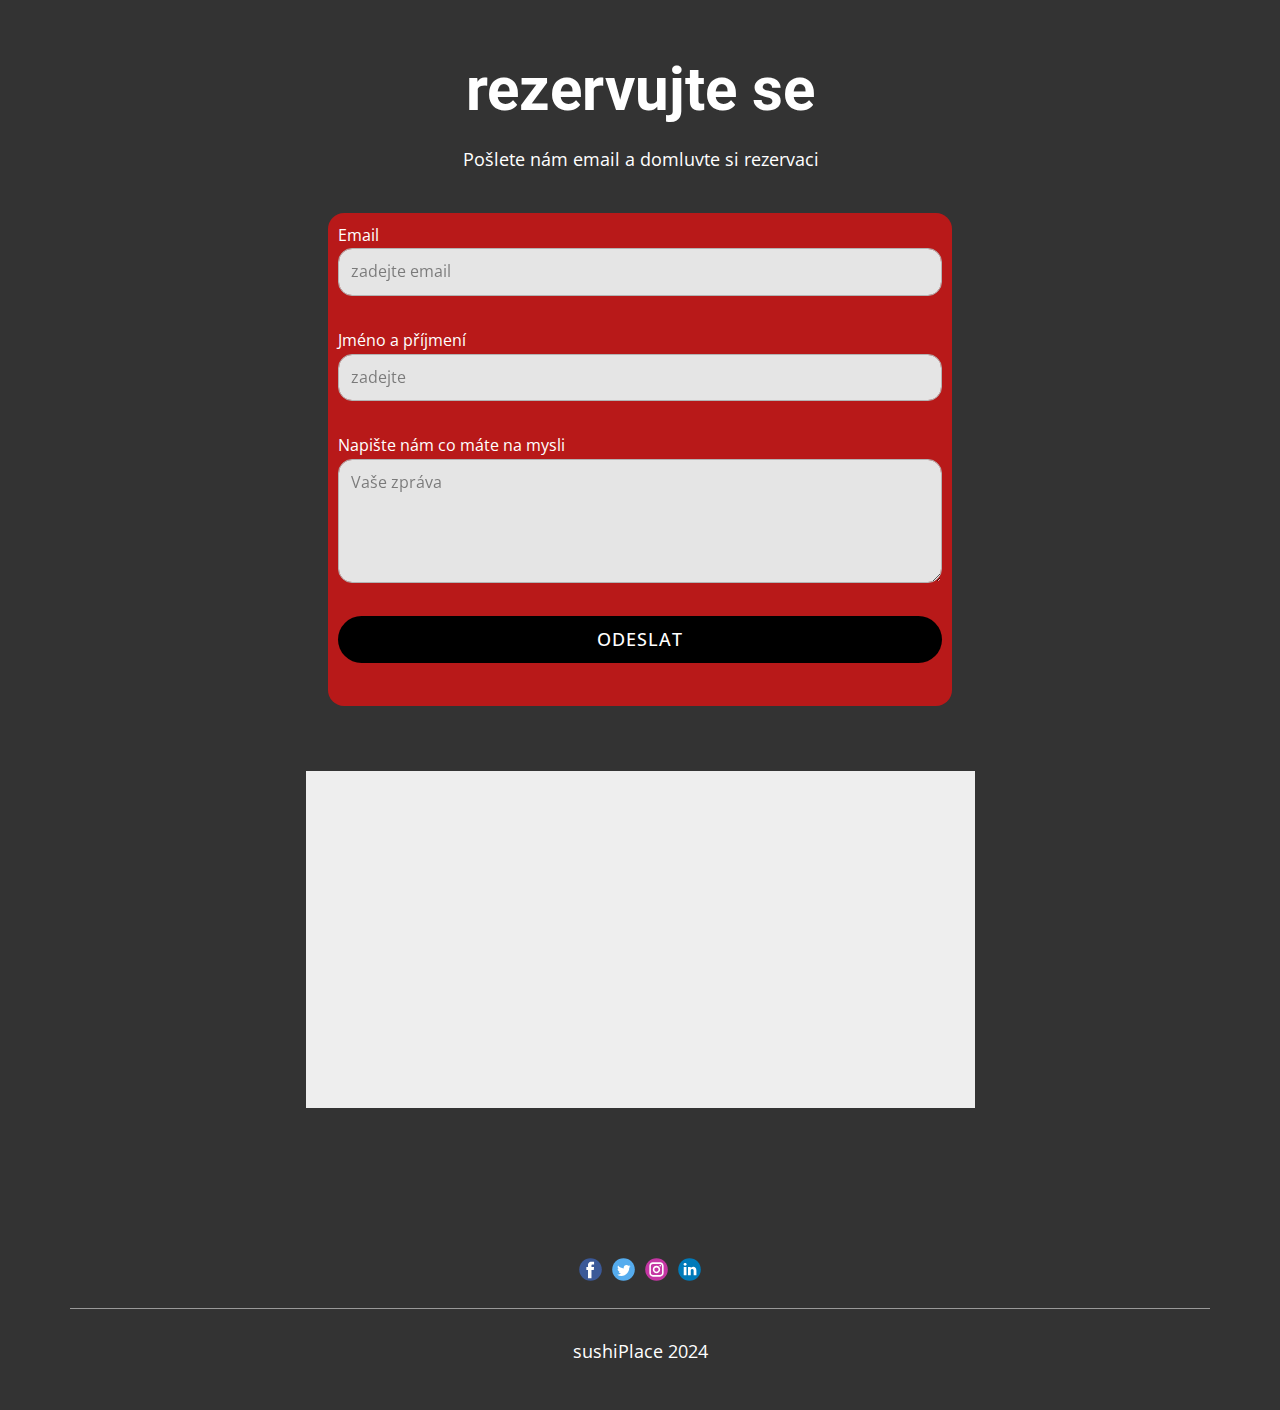
==== commit d644166a: "Update index.html" ====
--- a/index.html
+++ b/index.html
@@ -2,36 +2,34 @@
 <html style="font-size: 16px;" lang="en"><head>
     <meta name="viewport" content="width=device-width, initial-scale=1.0">
     <meta charset="utf-8">
-    <meta name="keywords" content="The Handmade Bakery, ​Quality Breads are baked daily, ​We produce delicious bread and other bakery products, ​Sweets, ​We bake fresh, handmade bread, pastries and cakes every day, ​Breads and Bagels, ​Try our Favorites!, ​Quality Bread, Contact Us">
+    <meta name="keywords" content="Japan, Restaurace, restaurace japonsko, praha restaurace japonsko, japonské bistro, asie, čína, čína praha">
     <meta name="description" content="">
     <title>Home</title>
     <link rel="stylesheet" href="nicepage.css" media="screen">
-<link rel="stylesheet" href="Home.css" media="screen">
+    <link rel="stylesheet" href="Home.css" media="screen">
     <script class="u-script" type="text/javascript" src="jquery.js" defer=""></script>
     <script class="u-script" type="text/javascript" src="nicepage.js" defer=""></script>
     <meta name="generator" content="Nicepage 6.11.6, nicepage.com">
     <meta name="referrer" content="origin">
     
     <link id="u-theme-google-font" rel="stylesheet" href="https://fonts.googleapis.com/css?family=Roboto:100,100i,300,300i,400,400i,500,500i,700,700i,900,900i|Open+Sans:300,300i,400,400i,500,500i,600,600i,700,700i,800,800i">
-    
-    
-    
-    
-    
-    
-    
-    
+	
     <script type="application/ld+json">{
 		"@context": "http://schema.org",
 		"@type": "Organization",
 		"name": "",
 		"sameAs": []
-}</script>
+		}
+    </script>
+	
     <meta name="theme-color" content="#123a5a">
     <meta property="og:title" content="Home">
     <meta property="og:type" content="website">
-  <meta data-intl-tel-input-cdn-path="intlTelInput/"></head>
-  <body data-home-page="Home.html" data-home-page-title="Home" data-path-to-root="./" data-include-products="false" class="u-body u-xl-mode" data-lang="en">
+    <meta data-intl-tel-input-cdn-path="intlTelInput/">
+	
+</head>
+<body data-home-page="Home.html" data-home-page-title="Home" data-path-to-root="./" data-include-products="false" class="u-body u-xl-mode" data-lang="en">
+	
     <section class="u-clearfix u-grey-80 u-section-1" id="sec-3e54">
       <img src="images/5.jpeg" class="u-align-left u-expanded-width u-image u-image-1" data-image-width="1280" data-image-height="853">
       <div class="u-align-left u-container-style u-custom-color-1 u-group u-radius-50 u-shape-round u-similar-fill u-group-1">
@@ -310,8 +308,7 @@
       </div>
     </section>
     
-    
-    
+
     <footer class="u-clearfix u-footer u-grey-80" id="sec-9fee"><div class="u-clearfix u-sheet u-sheet-1">
         <div class="u-align-left u-social-icons u-spacing-10 u-social-icons-1">
           <a class="u-social-url" title="facebook" target="_blank" href=""><span class="u-icon u-social-facebook u-social-icon u-icon-1"><svg class="u-svg-link" preserveAspectRatio="xMidYMin slice" viewBox="0 0 112 112" style=""><use xlink:href="#svg-0c89"></use></svg><svg class="u-svg-content" viewBox="0 0 112 112" x="0" y="0" id="svg-0c89"><circle fill="currentColor" cx="56.1" cy="56.1" r="55"></circle><path fill="#FFFFFF" d="M73.5,31.6h-9.1c-1.4,0-3.6,0.8-3.6,3.9v8.5h12.6L72,58.3H60.8v40.8H43.9V58.3h-8V43.9h8v-9.2
@@ -335,17 +332,13 @@
         </div>
         <div class="u-border-1 u-border-white u-expanded-width u-line u-line-horizontal u-opacity u-opacity-50 u-line-1"></div>
         <p class="u-align-center u-text u-text-1">sushiPlace 2024 </p>
-      </div></footer>
-    <section class="u-backlink u-clearfix u-grey-80">
-      <p class="u-text">
-        <span>This site was created with the </span>
-        <a class="u-link" href="https://nicepage.com/" target="_blank" rel="nofollow">
-          <span>Nicepage</span>
-        </a>
-      </p>
-    </section><span style="height: 64px; width: 64px; margin-left: 0px; margin-right: auto; margin-top: 0px; right: 45px; bottom: 40px; padding: 19px; background-image: linear-gradient(#b81919, #e7353d);" class="u-back-to-top u-gradient u-icon u-icon-circle u-opacity u-opacity-95 u-spacing-15" data-href="#">
+      </div>
+   
+    </footer>
+    	<span style="height: 64px; width: 64px; margin-left: 0px; margin-right: auto; margin-top: 0px; right: 45px; bottom: 40px; padding: 19px; background-image: linear-gradient(#b81919, #e7353d);" class="u-back-to-top u-gradient u-icon u-icon-circle u-opacity u-opacity-95 u-spacing-15" data-href="#">
         <svg class="u-svg-link" preserveAspectRatio="xMidYMin slice" viewBox="0 0 551.13 551.13" style=""><use xmlns:xlink="http://www.w3.org/1999/xlink" xlink:href="#svg-1d98"></use></svg>
         <svg class="u-svg-content" enable-background="new 0 0 551.13 551.13" viewBox="0 0 551.13 551.13" xmlns="http://www.w3.org/2000/svg" id="svg-1d98"><path d="m275.565 189.451 223.897 223.897h51.668l-275.565-275.565-275.565 275.565h51.668z"></path></svg>
     </span>
   
-</body></html>+</body>
+</html>
--- a/Home.css
+++ b/Home.css
@@ -1590,5 +1590,3 @@
   .u-section-6 .u-map-1 {
     width: 340px;
   }
-}.nabidka {
-}